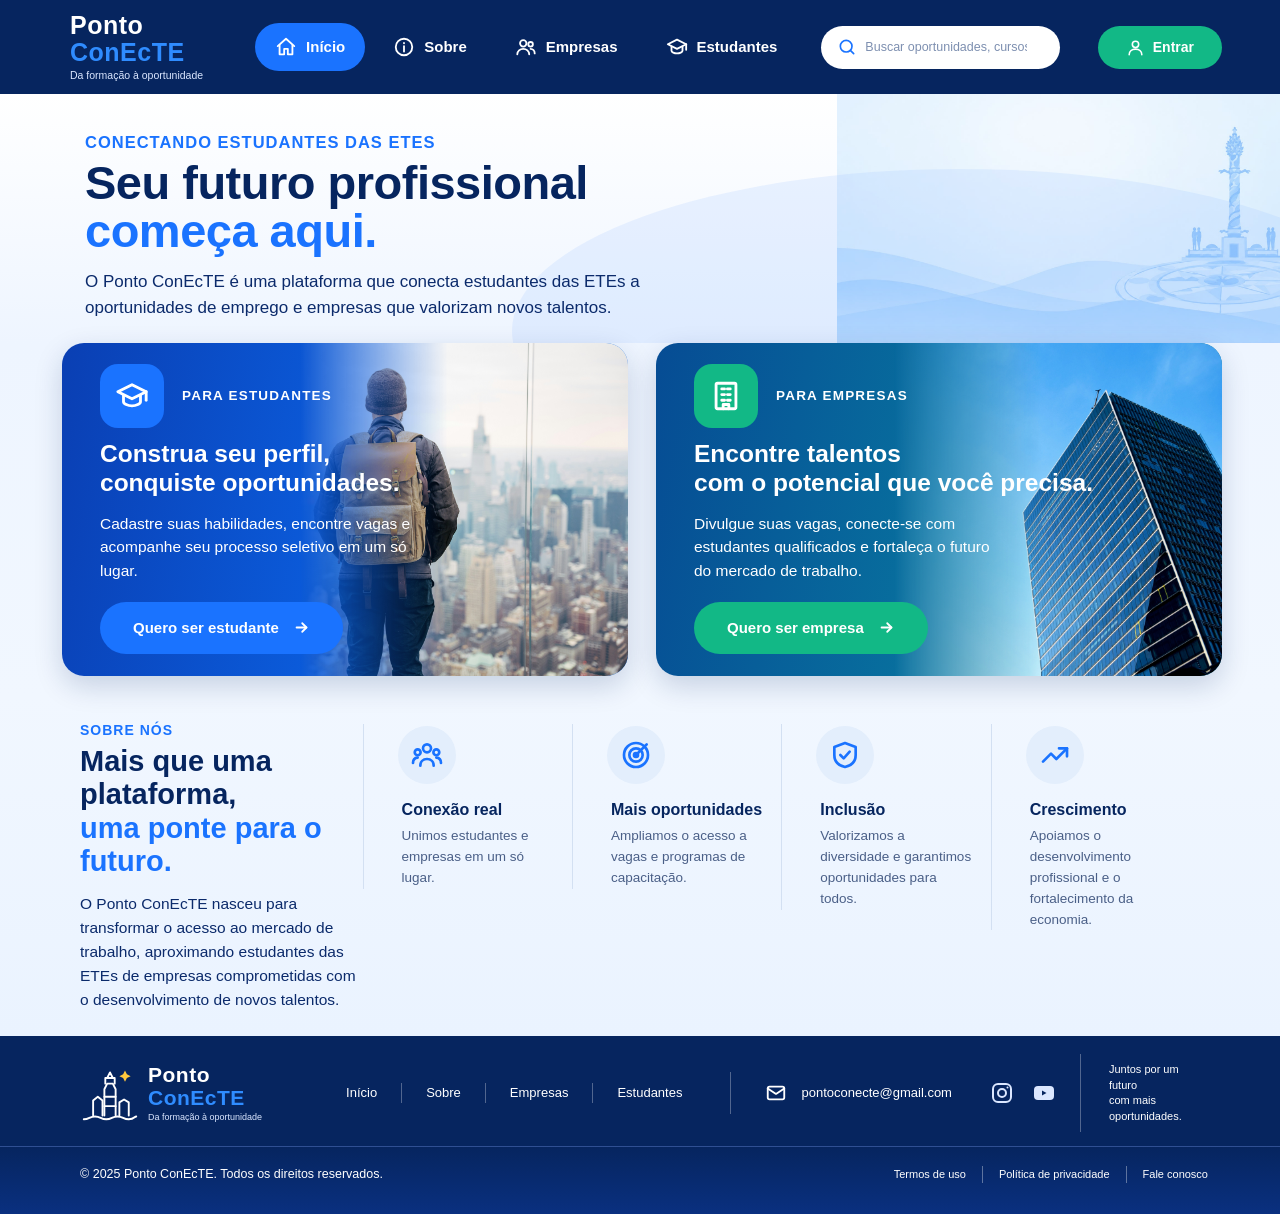
==== index.html @ 61469d69 "Primeiro commit" ====
<!DOCTYPE html>
<html lang="pt-BR">
<head>
  <meta charset="UTF-8">
  <meta name="viewport" content="width=device-width, initial-scale=1.0">
  <title>Ponto ConEcTE - Da formação à oportunidade</title>
  <link rel="stylesheet" href="style.css">
</head>

<body>

  <!-- ================= CABEÇALHO ================= -->
  <header class="header">
    <div class="header__container">

      <a href="#" class="logo" aria-label="Ponto ConEcTE - página inicial">
        <!-- Troque este SVG por <img src="images/logo.png" alt="Ponto ConEcTE"> se tiver o arquivo original -->
       <img>
          <path d="M26 56V28l3-6h6l3 6v28"/>
          <path d="M27 22v-6h10v6"/>
          <path d="M29 16l3-6 3 6"/>
          <path d="M26 36h12M26 46h12"/>
          <path d="M14 56V40l5-4 5 4v16"/>
          <path d="M42 56V42l5-3 5 3v14"/>
          <path d="M4 60c6 0 6-3 12-3s6 3 12 3 6-3 12-3 6 3 12 3 6-3 8-3"/>
          <path class="logo__star" d="M48 8l2 4 4 2-4 2-2 4-2-4-4-2 4-2z" fill="#ffc83d" stroke="none"/>
        </svg>
        <span class="logo__text">
          <span class="logo__name">Ponto</span>
          <span class="logo__name logo__name--blue">ConEcTE</span>
          <span class="logo__slogan">Da formação à oportunidade</span>
        </span>
      </a>

      <nav class="nav" aria-label="Navegação principal">
        <a href="#" class="nav__link nav__link--active">
          <svg viewBox="0 0 24 24" aria-hidden="true"><path d="M3 11l9-8 9 8"/><path d="M5 10v10h5v-6h4v6h5V10"/></svg>
          Início
        </a>
        <a href="#sobre" class="nav__link">
          <svg viewBox="0 0 24 24" aria-hidden="true"><circle cx="12" cy="12" r="9"/><path d="M12 11v6"/><path d="M12 7.5v.5"/></svg>
          Sobre
        </a>
        <a href="#empresas" class="nav__link">
          <svg viewBox="0 0 24 24" aria-hidden="true"><circle cx="9" cy="8" r="3.5"/><path d="M2.5 20c0-3.5 3-6 6.5-6s6.5 2.5 6.5 6"/><circle cx="17" cy="9" r="2.5"/><path d="M17 14c2.5 0 4.5 2 4.5 5"/></svg>
          Empresas
        </a>
        <a href="#estudantes" class="nav__link">
          <svg viewBox="0 0 24 24" aria-hidden="true"><path d="M2 9l10-5 10 5-10 5z"/><path d="M6 11.5V16c0 1.5 3 3 6 3s6-1.5 6-3v-4.5"/><path d="M22 9v6"/></svg>
          Estudantes
        </a>
      </nav>

      <form class="search" role="search">
        <svg class="search__icon" viewBox="0 0 24 24" aria-hidden="true"><circle cx="11" cy="11" r="7"/><path d="M20 20l-4-4"/></svg>
        <input class="search__input" type="search" placeholder="Buscar oportunidades, cursos ou empresas..." aria-label="Buscar">
      </form>

      <a href="#" class="btn-login">
        <svg viewBox="0 0 24 24" aria-hidden="true"><circle cx="12" cy="8" r="4"/><path d="M4 21c0-4.5 3.5-7 8-7s8 2.5 8 7"/></svg>
        Entrar
      </a>

    </div>
  </header>

  <main>

    <!-- ================= HERO ================= -->
    <section class="hero">
      <div class="hero__bg" aria-hidden="true"></div>
      <div class="container hero__content">
        <p class="hero__eyebrow">Conectando estudantes das ETEs</p>
        <h1 class="hero__title">
          Seu futuro profissional
          <span class="hero__title--blue">começa aqui.</span>
        </h1>
        <p class="hero__text">
          O Ponto ConEcTE é uma plataforma que conecta estudantes das ETEs
          a oportunidades de emprego e empresas que valorizam novos talentos.
        </p>
      </div>
    </section>

    <!-- ================= CARTÕES ================= -->
    <section class="container cards">

      <article class="card card--students" id="estudantes">
        <div class="card__image" aria-hidden="true"></div>
        <div class="card__body">
          <div class="card__header">
            <span class="card__icon card__icon--blue">
              <svg viewBox="0 0 24 24" aria-hidden="true"><path d="M2 9l10-5 10 5-10 5z"/><path d="M6 11.5V16c0 1.5 3 3 6 3s6-1.5 6-3v-4.5"/><path d="M22 9v6"/></svg>
            </span>
            <span class="card__label">Para estudantes</span>
          </div>
          <h2 class="card__title">Construa seu perfil,<br>conquiste oportunidades.</h2>
          <p class="card__text">Cadastre suas habilidades, encontre vagas e acompanhe seu processo seletivo em um só lugar.</p>
          <a href="#" class="btn btn--blue">
            Quero ser estudante
            <svg viewBox="0 0 24 24" aria-hidden="true"><path d="M5 12h14"/><path d="M13 6l6 6-6 6"/></svg>
          </a>
        </div>
      </article>

      <article class="card card--companies" id="empresas">
        <div class="card__image" aria-hidden="true"></div>
        <div class="card__body">
          <div class="card__header">
            <span class="card__icon card__icon--green">
              <svg viewBox="0 0 24 24" aria-hidden="true"><rect x="5" y="3" width="14" height="18" rx="1"/><path d="M9 7h2M13 7h2M9 11h2M13 11h2M9 15h2M13 15h2"/><path d="M10 21v-3h4v3"/></svg>
            </span>
            <span class="card__label">Para empresas</span>
          </div>
          <h2 class="card__title">Encontre talentos<br>com o potencial que você precisa.</h2>
          <p class="card__text">Divulgue suas vagas, conecte-se com estudantes qualificados e fortaleça o futuro do mercado de trabalho.</p>
          <a href="#" class="btn btn--green">
            Quero ser empresa
            <svg viewBox="0 0 24 24" aria-hidden="true"><path d="M5 12h14"/><path d="M13 6l6 6-6 6"/></svg>
          </a>
        </div>
      </article>

    </section>

    <!-- ================= SOBRE NÓS ================= -->
    <section class="about" id="sobre">
      <div class="container about__container">

        <div class="about__intro">
          <p class="about__eyebrow">Sobre nós</p>
          <h2 class="about__title">
            Mais que uma plataforma,
            <span class="about__title--blue">uma ponte para o futuro.</span>
          </h2>
          <p class="about__text">
            O Ponto ConEcTE nasceu para transformar o acesso ao mercado de trabalho,
            aproximando estudantes das ETEs de empresas comprometidas com o
            desenvolvimento de novos talentos.
          </p>
        </div>

        <ul class="features">
          <li class="feature">
            <span class="feature__icon">
              <svg viewBox="0 0 24 24" aria-hidden="true"><circle cx="12" cy="7" r="3"/><circle cx="5" cy="10" r="2.2"/><circle cx="19" cy="10" r="2.2"/><path d="M7 20c0-3 2-5 5-5s5 2 5 5"/><path d="M1.5 18c0-2.2 1.3-3.8 3.5-4"/><path d="M22.5 18c0-2.2-1.3-3.8-3.5-4"/></svg>
            </span>
            <h3 class="feature__title">Conexão real</h3>
            <p class="feature__text">Unimos estudantes e empresas em um só lugar.</p>
          </li>
          <li class="feature">
            <span class="feature__icon">
              <svg viewBox="0 0 24 24" aria-hidden="true"><circle cx="12" cy="12" r="9"/><circle cx="12" cy="12" r="5"/><circle cx="12" cy="12" r="1.5"/><path d="M12 12l8-8"/></svg>
            </span>
            <h3 class="feature__title">Mais oportunidades</h3>
            <p class="feature__text">Ampliamos o acesso a vagas e programas de capacitação.</p>
          </li>
          <li class="feature">
            <span class="feature__icon">
              <svg viewBox="0 0 24 24" aria-hidden="true"><path d="M12 3l8 3v6c0 5-3.5 8-8 9-4.5-1-8-4-8-9V6z"/><path d="M8.5 12l2.5 2.5 4.5-5"/></svg>
            </span>
            <h3 class="feature__title">Inclusão</h3>
            <p class="feature__text">Valorizamos a diversidade e garantimos oportunidades para todos.</p>
          </li>
          <li class="feature">
            <span class="feature__icon">
              <svg viewBox="0 0 24 24" aria-hidden="true"><path d="M3 17l6-6 4 4 8-8"/><path d="M15 7h6v6"/></svg>
            </span>
            <h3 class="feature__title">Crescimento</h3>
            <p class="feature__text">Apoiamos o desenvolvimento profissional e o fortalecimento da economia.</p>
          </li>
        </ul>

      </div>
    </section>

  </main>

  <!-- ================= RODAPÉ ================= -->
  <footer class="footer">
    <div class="container footer__top">

      <a href="#" class="logo logo--footer" aria-label="Ponto ConEcTE - página inicial">
        <svg class="logo__icon" viewBox="0 0 64 64" fill="none" stroke="#fff" stroke-width="2.5" stroke-linejoin="round" stroke-linecap="round" aria-hidden="true">
          <path d="M26 56V28l3-6h6l3 6v28"/>
          <path d="M27 22v-6h10v6"/>
          <path d="M29 16l3-6 3 6"/>
          <path d="M26 36h12M26 46h12"/>
          <path d="M14 56V40l5-4 5 4v16"/>
          <path d="M42 56V42l5-3 5 3v14"/>
          <path d="M4 60c6 0 6-3 12-3s6 3 12 3 6-3 12-3 6 3 12 3 6-3 8-3"/>
          <path d="M48 8l2 4 4 2-4 2-2 4-2-4-4-2 4-2z" fill="#ffc83d" stroke="none"/>
        </svg>
        <span class="logo__text">
          <span class="logo__name">Ponto</span>
          <span class="logo__name logo__name--blue">ConEcTE</span>
          <span class="logo__slogan">Da formação à oportunidade</span>
        </span>
      </a>

      <nav class="footer__nav" aria-label="Navegação do rodapé">
        <a href="#">Início</a>
        <a href="#sobre">Sobre</a>
        <a href="#empresas">Empresas</a>
        <a href="#estudantes">Estudantes</a>
      </nav>

      <a href="mailto:pontoconecte@gmail.com" class="footer__mail">
        <svg viewBox="0 0 24 24" aria-hidden="true"><rect x="3" y="5" width="18" height="14" rx="2"/><path d="M3 7l9 6 9-6"/></svg>
        pontoconecte@gmail.com
      </a>

      <div class="footer__social">
        <a href="#" aria-label="Instagram">
          <svg viewBox="0 0 24 24" aria-hidden="true"><rect x="3" y="3" width="18" height="18" rx="5"/><circle cx="12" cy="12" r="4"/><circle cx="17.5" cy="6.5" r="1" class="fill"/></svg>
        </a>
        <a href="#" aria-label="YouTube">
          <svg viewBox="0 0 24 24" aria-hidden="true"><rect x="2" y="5" width="20" height="14" rx="4" class="fill"/><path d="M10 9.5v5l4.5-2.5z" class="cut"/></svg>
        </a>
      </div>

      <p class="footer__slogan">Juntos por um futuro<br>com mais oportunidades.</p>

    </div>

    <div class="footer__bottom">
      <div class="container footer__bottom-content">
        <p>© 2025 Ponto ConEcTE. Todos os direitos reservados.</p>
        <nav class="footer__legal" aria-label="Links legais">
          <a href="#">Termos de uso</a>
          <a href="#">Política de privacidade</a>
          <a href="#">Fale conosco</a>
        </nav>
      </div>
    </div>
  </footer>

</body>
</html>
---- style.css ----
:root {
    /* Cores */
    --navy-900: #06255f;
    --navy-800: #0a3080;
    --blue-600: #0a63e8;
    --blue-500: #1a73ff;
    --blue-100: #e3eefc;
    --green-500: #12b886;
    --green-600: #0aa074;
    --text-dark: #0b2a6b;
    --text-muted: #4a5f87;
    --white: #ffffff;
    --bg-light: #f1f7ff;
  
    /* Fontes */
    --font-main: "Montserrat", "Segoe UI", Arial, sans-serif;
  
    /* Outros */
    --radius-card: 22px;
    --radius-pill: 999px;
    --container: 1420px;
  }
  
  /* ---------- Reset básico ---------- */
  *,
  *::before,
  *::after {
    box-sizing: border-box;
    margin: 0;
    padding: 0;
  }
  
  body {
    font-family: var(--font-main);
    color: var(--text-dark);
    background: var(--bg-light);
    line-height: 1.5;
    -webkit-font-smoothing: antialiased;
  }
  
  a {
    text-decoration: none;
    color: inherit;
  }
  
  ul {
    list-style: none;
  }
  
  /* Ícones SVG: estilo padrão (linha) */
  svg {
    fill: none;
    stroke: currentColor;
    stroke-width: 2;
    stroke-linecap: round;
    stroke-linejoin: round;
  }
  
  .container {
    width: 100%;
    max-width: var(--container);
    margin: 0 auto;
    padding: 0 60px;
  }
  
  /* =========================================================
     CABEÇALHO
     ========================================================= */
  .header {
    background: var(--navy-900);
    height: 94px;
    color: var(--white);
  }
  
  .header__container {
    height: 100%;
    max-width: 1536px;
    margin: 0 auto;
    padding: 0 58px 0 62px;
    display: flex;
    align-items: center;
    gap: 24px;
  }
  
  /* Logo */
  .logo {
    display: flex;
    align-items: center;
    gap: 8px;
    flex-shrink: 0;
  }
  
  .logo__icon {
    width: 10px;
    height: 10px;
    object-fit: contain
  }
  
  .logo__text {
    display: flex;
    flex-direction: column;
    line-height: 1;
  }
  
  .logo__name {
    font-size: 25px;
    font-weight: 800;
    color: var(--white);
    letter-spacing: 0.5px;
  }
  
  .logo__name--blue {
    color: #2f8cff;
    margin-top: 2px;
  }
  
  .logo__slogan {
    font-size: 10.5px;
    font-weight: 500;
    margin-top: 5px;
    color: #dbe7ff;
  }
  
  /* Navegação */
  .nav {
    display: flex;
    align-items: center;
    gap: 8px;
    margin-left: 28px;
  }
  
  .nav__link {
    display: flex;
    align-items: center;
    gap: 9px;
    padding: 13px 20px;
    border-radius: var(--radius-pill);
    font-size: 15px;
    font-weight: 600;
    transition: background 0.2s;
  }
  
  .nav__link svg {
    width: 22px;
    height: 22px;
  }
  
  .nav__link:hover {
    background: rgba(255, 255, 255, 0.12);
  }
  
  .nav__link--active {
    background: var(--blue-500);
  }
  
  .nav__link--active:hover {
    background: var(--blue-500);
  }
  
  /* Busca */
  .search {
    flex: 1;
    max-width: 424px;
    margin-left: auto;
    position: relative;
  }
  
  .search__icon {
    position: absolute;
    left: 16px;
    top: 50%;
    width: 20px;
    height: 20px;
    transform: translateY(-50%);
    color: var(--blue-500);
  }
  
  .search__input {
    width: 100%;
    height: 43px;
    border: none;
    border-radius: var(--radius-pill);
    padding: 0 20px 0 44px;
    font-family: var(--font-main);
    font-size: 12.5px;
    color: var(--text-dark);
    background: var(--white);
    outline: none;
  }
  
  .search__input::placeholder {
    color: #7d8fb0;
  }
  
  .search__input:focus {
    box-shadow: 0 0 0 3px rgba(26, 115, 255, 0.45);
  }
  
  /* Botão entrar */
  .btn-login {
    display: flex;
    align-items: center;
    gap: 8px;
    height: 43px;
    padding: 0 28px;
    margin-left: 14px;
    border-radius: var(--radius-pill);
    background: var(--green-500);
    font-size: 14px;
    font-weight: 700;
    transition: background 0.2s;
  }
  
  .btn-login svg {
    width: 19px;
    height: 19px;
  }
  
  .btn-login:hover {
    background: var(--green-600);
  }
  
  /* =========================================================
     HERO
     ========================================================= */
  .hero {
    position: relative;
    overflow: hidden;
    padding: 36px 0 22px;
    background: linear-gradient(180deg, #ffffff 0%, #eef5ff 100%);
  }
  
  /* Fundo decorativo: farol e ondas (troque pela imagem real) */
  .hero__bg {
    position: absolute;
    inset: 0;
    background-image: url("images/farol-fundo.jpeg");
    background-repeat: no-repeat;
    background-position: right bottom;
    background-size: contain;
    opacity: 0.9;
    pointer-events: none;
  }
  
  .hero__bg::before {
    content: "";
    position: absolute;
    right: -10%;
    bottom: -60%;
    width: 70%;
    height: 130%;
    border-radius: 50%;
    background: rgba(140, 185, 255, 0.18);
  }
  
  .hero__content {
    position: relative;
    padding-left: 85px;
  }
  
  .hero__eyebrow {
    font-size: 16.5px;
    font-weight: 700;
    letter-spacing: 1px;
    text-transform: uppercase;
    color: var(--blue-500);
  }
  
  .hero__title {
    margin-top: 4px;
    font-size: 47px;
    line-height: 1.02;
    font-weight: 800;
    color: var(--navy-900);
    letter-spacing: -0.5px;
  }
  
  .hero__title--blue {
    display: block;
    color: var(--blue-500);
  }
  
  .hero__text {
    margin-top: 14px;
    max-width: 600px;
    font-size: 17px;
    line-height: 1.55;
    color: var(--text-dark);
  }
  
  /* =========================================================
     CARTÕES
     ========================================================= */
  .cards {
    display: grid;
    grid-template-columns: 1fr 1fr;
    gap: 28px;
    padding-top: 0;
    padding-bottom: 20px;
    max-width: 1536px;
    padding-left: 62px;
    padding-right: 58px;
    background: linear-gradient(180deg, #eef5ff 0%, #f1f7ff 100%);
  }
  
  .card {
    position: relative;
    min-height: 308px;
    border-radius: var(--radius-card);
    overflow: hidden;
    color: var(--white);
    box-shadow: 0 10px 28px rgba(6, 37, 95, 0.18);
  }
  
  .card--students {
    background: linear-gradient(100deg, #0a3fb3 0%, #0b5fe0 55%, #1b78f0 100%);
  }
  
  .card--companies {
    background: linear-gradient(100deg, #064c94 0%, #08709e 50%, #0a7c9c 100%);
  }
  
  /* Imagem à direita (substitua pelas fotos reais) */
  .card__image {
    position: absolute;
    top: 0;
    right: 0;
    bottom: 0;
    width: 58%;
    background-repeat: no-repeat;
    background-position: right bottom;
    background-size: cover;
  }
  
  .card--students .card__image {
    background-image: url("images/estudante.jpg");
    -webkit-mask-image: linear-gradient(90deg, transparent 0%, #000 45%);
    mask-image: linear-gradient(90deg, transparent 0%, #000 45%);
  }
  
  .card--companies .card__image {
    background-image: url("images/empresa.jpg");
    -webkit-mask-image: linear-gradient(90deg, transparent 0%, #000 45%);
    mask-image: linear-gradient(90deg, transparent 0%, #000 45%);
  }
  
  .card__body {
    position: relative;
    padding: 21px 38px 22px;
    max-width: 560px;
  }
  
  .card__header {
    display: flex;
    align-items: center;
    gap: 18px;
  }
  
  .card__icon {
    width: 64px;
    height: 64px;
    border-radius: 18px;
    display: flex;
    align-items: center;
    justify-content: center;
  }
  
  .card__icon svg {
    width: 34px;
    height: 34px;
    color: var(--white);
  }
  
  .card__icon--blue {
    background: var(--blue-500);
  }
  
  .card__icon--green {
    background: var(--green-500);
  }
  
  .card__label {
    font-size: 13.5px;
    font-weight: 600;
    letter-spacing: 1.2px;
    text-transform: uppercase;
  }
  
  .card__title {
    margin-top: 12px;
    font-size: 24.5px;
    line-height: 1.18;
    font-weight: 700;
    white-space: nowrap;
  }
  
  .card__text {
    margin-top: 14px;
    max-width: 340px;
    font-size: 15.5px;
    line-height: 1.5;
  }
  
  .card--companies .card__text {
    max-width: 300px;
  }
  
  /* Botões dos cartões */
  .btn {
    display: inline-flex;
    align-items: center;
    gap: 14px;
    margin-top: 20px;
    height: 52px;
    padding: 0 33px;
    border-radius: var(--radius-pill);
    font-size: 15px;
    font-weight: 700;
    color: var(--white);
    transition: transform 0.2s, filter 0.2s;
  }
  
  .btn svg {
    width: 17px;
    height: 17px;
    stroke-width: 2.5;
  }
  
  .btn:hover {
    transform: translateY(-2px);
    filter: brightness(1.08);
  }
  
  .btn--blue {
    background: var(--blue-500);
  }
  
  .btn--green {
    background: var(--green-500);
  }
  
  /* =========================================================
     SOBRE NÓS
     ========================================================= */
  .about {
    background: linear-gradient(180deg, #f1f7ff 0%, #eaf3ff 100%);
    padding: 24px 0 24px;
  }
  
  .about__container {
    max-width: 1536px;
    padding: 0 80px;
    display: grid;
    grid-template-columns: 1.35fr 1fr 1fr 1fr 1fr;
    align-items: start;
  }
  
  .about__eyebrow {
    font-size: 14px;
    font-weight: 700;
    letter-spacing: 1px;
    text-transform: uppercase;
    color: var(--blue-500);
  }
  
  .about__title {
    margin-top: 4px;
    font-size: 29px;
    line-height: 1.15;
    font-weight: 800;
    color: var(--navy-900);
  }
  
  .about__title--blue {
    display: block;
    color: var(--blue-500);
  }
  
  .about__text {
    margin-top: 14px;
    max-width: 440px;
    font-size: 15.5px;
    line-height: 1.55;
  }
  
  /* Itens (4 colunas) */
  .features {
    display: contents;
  }
  
  .feature {
    position: relative;
    padding: 2px 16px 0 38px;
    margin-top: 4px;
    border-left: 1px solid #d3e0f2;
    min-height: 140px;
  }
  
  .feature:first-child {
    margin-left: 0;
  }
  
  .feature__icon {
    width: 58px;
    height: 58px;
    border-radius: 50%;
    background: var(--blue-100);
    display: flex;
    align-items: center;
    justify-content: center;
    margin-bottom: 14px;
    margin-left: -4px;
  }
  
  .feature__icon svg {
    width: 32px;
    height: 32px;
    color: var(--blue-500);
  }
  
  .feature__title {
    font-size: 16px;
    font-weight: 700;
    color: var(--navy-900);
  }
  
  .feature__text {
    margin-top: 4px;
    max-width: 190px;
    font-size: 13.5px;
    line-height: 1.55;
    color: var(--text-muted);
  }
  
  /* =========================================================
     RODAPÉ
     ========================================================= */
  .footer {
    background: var(--navy-900);
    color: var(--white);
  }
  
  .footer__top {
    max-width: 1536px;
    padding: 18px 80px 14px;
    display: flex;
    align-items: center;
    justify-content: space-between;
    gap: 24px;
  }
  
  .logo--footer .logo__icon {
    width: 60px;
    height: 60px;
  }
  
  .logo--footer .logo__name {
    font-size: 21px;
  }
  
  .logo--footer .logo__slogan {
    font-size: 9px;
  }
  
  .footer__nav {
    display: flex;
    align-items: center;
    margin-left: 60px;
    font-size: 13px;
    font-weight: 500;
  }
  
  .footer__nav a {
    padding: 0 24px;
    border-left: 1px solid rgba(255, 255, 255, 0.3);
  }
  
  .footer__nav a:first-child {
    border-left: none;
    padding-left: 0;
  }
  
  .footer__nav a:hover,
  .footer__legal a:hover {
    text-decoration: underline;
  }
  
  .footer__mail {
    display: flex;
    align-items: center;
    gap: 14px;
    padding: 10px 0 10px 34px;
    border-left: 1px solid rgba(255, 255, 255, 0.3);
    font-size: 13px;
  }
  
  .footer__mail svg {
    width: 22px;
    height: 22px;
  }
  
  .footer__social {
    display: flex;
    align-items: center;
    gap: 18px;
    margin-left: 14px;
  }
  
  .footer__social a {
    width: 24px;
    height: 24px;
    color: #dbe7ff;
  }
  
  .footer__social svg {
    width: 100%;
    height: 100%;
  }
  
  .footer__social .fill {
    fill: currentColor;
    stroke: none;
  }
  
  .footer__social .cut {
    fill: var(--navy-900);
    stroke: none;
  }
  
  .footer__slogan {
    padding: 8px 0 8px 28px;
    border-left: 1px solid rgba(255, 255, 255, 0.3);
    font-size: 11px;
    line-height: 1.4;
  }
  
  /* Parte inferior */
  .footer__bottom {
    border-top: 1px solid rgba(255, 255, 255, 0.15);
    background: linear-gradient(180deg, #06255f 0%, #0a3080 100%);
    padding: 18px 0 30px;
  }
  
  .footer__bottom-content {
    max-width: 1536px;
    padding: 0 72px 0 80px;
    display: flex;
    align-items: center;
    justify-content: space-between;
    gap: 20px;
    font-size: 12.5px;
  }
  
  .footer__legal {
    display: flex;
    align-items: center;
    font-size: 11px;
  }
  
  .footer__legal a {
    padding: 0 16px;
    border-left: 1px solid rgba(255, 255, 255, 0.35);
  }
  
  .footer__legal a:first-child {
    border-left: none;
  }
  
  .footer__legal a:last-child {
    padding-right: 0;
  }
  
  /* =========================================================
     RESPONSIVO
     ========================================================= */
  
  /* Notebooks pequenos / tablets grandes */
  @media (max-width: 1200px) {
    .header {
      height: auto;
      padding: 14px 0;
    }
  
    .header__container {
      flex-wrap: wrap;
      padding: 0 30px;
    }
  
    .nav {
      margin-left: 0;
      order: 3;
      width: 100%;
      justify-content: center;
    }
  
    .search {
      max-width: none;
    }
  
    .about__container {
      grid-template-columns: 1fr 1fr;
      row-gap: 30px;
    }
  
    .about__intro {
      grid-column: 1 / -1;
    }
  
    .feature:nth-child(odd) {
      border-left: none;
      padding-left: 0;
    }
  
    .footer__top {
      flex-wrap: wrap;
      justify-content: center;
      padding: 24px 30px;
    }
  
    .footer__nav {
      margin-left: 0;
    }
  }
  
  /* Tablets */
  @media (max-width: 900px) {
    .container,
    .cards {
      padding-left: 24px;
      padding-right: 24px;
    }
  
    .hero__content {
      padding-left: 0;
    }
  
    .hero__title {
      font-size: 38px;
    }
  
    .cards {
      grid-template-columns: 1fr;
    }
  
    .card__title {
      white-space: normal;
    }
  
    .about__container {
      padding: 0 24px;
    }
  
    .footer__bottom-content {
      flex-direction: column;
      padding: 0 24px;
      text-align: center;
    }
  }
  
  /* Celulares */
  @media (max-width: 600px) {
    .header__container {
      padding: 0 16px;
      justify-content: center;
    }
  
    .btn-login {
      margin-left: 0;
    }
  
    .nav {
      flex-wrap: wrap;
      gap: 4px;
    }
  
    .nav__link {
      padding: 10px 14px;
      font-size: 13px;
    }
  
    .hero {
      padding-top: 28px;
    }
  
    .hero__eyebrow {
      font-size: 13px;
    }
  
    .hero__title {
      font-size: 30px;
    }
  
    .hero__text {
      font-size: 15px;
    }
  
    /* Imagem passa para trás do texto em telas pequenas */
    .card__image {
      width: 100%;
      opacity: 0.35;
    }
  
    .card__body {
      padding: 20px;
    }
  
    .card__title {
      font-size: 21px;
    }
  
    .about__container {
      grid-template-columns: 1fr;
    }
  
    .about__title {
      font-size: 24px;
    }
  
    .feature,
    .feature:nth-child(odd) {
      border-left: none;
      padding-left: 0;
      min-height: 0;
    }
  
    .footer__nav {
      flex-wrap: wrap;
      justify-content: center;
      row-gap: 8px;
    }
  
    .footer__mail,
    .footer__slogan {
      border-left: none;
      padding-left: 0;
      text-align: center;
    }
  
    .footer__legal {
      flex-wrap: wrap;
      justify-content: center;
      row-gap: 6px;
    }
  }
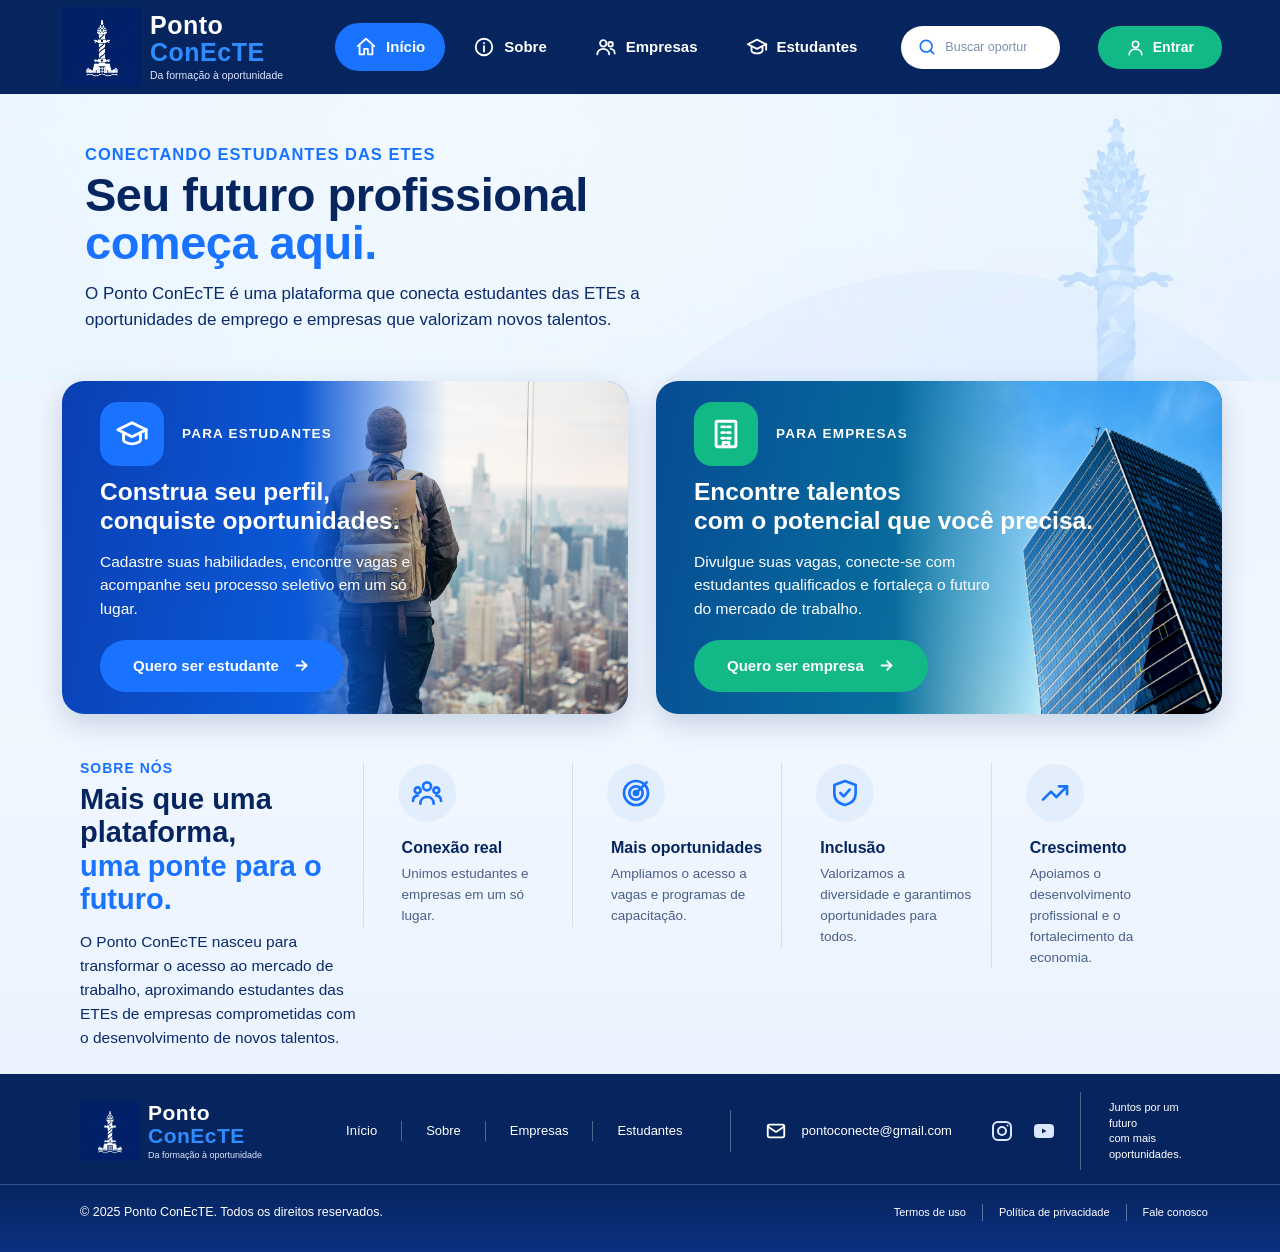
==== commit 40104112: "Atualiza páginas de cadastro e gestão" ====
--- a/index.html
+++ b/index.html
@@ -4,27 +4,19 @@
   <meta charset="UTF-8">
   <meta name="viewport" content="width=device-width, initial-scale=1.0">
   <title>Ponto ConEcTE - Da formação à oportunidade</title>
-  <link rel="stylesheet" href="style.css">
+  <link rel="stylesheet" href="css/style.css">
 </head>
 
 <body>
 
-  <!-- ================= CABEÇALHO ================= -->
+  <!--  CABEÇALHO  -->
   <header class="header">
     <div class="header__container">
 
-      <a href="#" class="logo" aria-label="Ponto ConEcTE - página inicial">
-        <!-- Troque este SVG por <img src="images/logo.png" alt="Ponto ConEcTE"> se tiver o arquivo original -->
-       <img>
-          <path d="M26 56V28l3-6h6l3 6v28"/>
-          <path d="M27 22v-6h10v6"/>
-          <path d="M29 16l3-6 3 6"/>
-          <path d="M26 36h12M26 46h12"/>
-          <path d="M14 56V40l5-4 5 4v16"/>
-          <path d="M42 56V42l5-3 5 3v14"/>
-          <path d="M4 60c6 0 6-3 12-3s6 3 12 3 6-3 12-3 6 3 12 3 6-3 8-3"/>
-          <path class="logo__star" d="M48 8l2 4 4 2-4 2-2 4-2-4-4-2 4-2z" fill="#ffc83d" stroke="none"/>
-        </svg>
+      <a href="index.html" class="logo" aria-label="Ponto ConEcTE - página inicial">
+        
+       <img src ="images/logofarol.png" alt="Ponto ConEcTE" class="logo__icon">
+          
         <span class="logo__text">
           <span class="logo__name">Ponto</span>
           <span class="logo__name logo__name--blue">ConEcTE</span>
@@ -56,7 +48,7 @@
         <input class="search__input" type="search" placeholder="Buscar oportunidades, cursos ou empresas..." aria-label="Buscar">
       </form>
 
-      <a href="#" class="btn-login">
+      <a href="login.html" class="btn-login">
         <svg viewBox="0 0 24 24" aria-hidden="true"><circle cx="12" cy="8" r="4"/><path d="M4 21c0-4.5 3.5-7 8-7s8 2.5 8 7"/></svg>
         Entrar
       </a>
@@ -66,11 +58,11 @@
 
   <main>
 
-    <!-- ================= HERO ================= -->
+    <!--  HERO  -->
     <section class="hero">
       <div class="hero__bg" aria-hidden="true"></div>
       <div class="container hero__content">
-        <p class="hero__eyebrow">Conectando estudantes das ETEs</p>
+       <br><br> <p class="hero__eyebrow">Conectando estudantes das ETEs</p>
         <h1 class="hero__title">
           Seu futuro profissional
           <span class="hero__title--blue">começa aqui.</span>
@@ -79,10 +71,11 @@
           O Ponto ConEcTE é uma plataforma que conecta estudantes das ETEs
           a oportunidades de emprego e empresas que valorizam novos talentos.
         </p>
+        <br><br>
       </div>
     </section>
 
-    <!-- ================= CARTÕES ================= -->
+    <!--  CARTÕES  -->
     <section class="container cards">
 
       <article class="card card--students" id="estudantes">
@@ -96,7 +89,7 @@
           </div>
           <h2 class="card__title">Construa seu perfil,<br>conquiste oportunidades.</h2>
           <p class="card__text">Cadastre suas habilidades, encontre vagas e acompanhe seu processo seletivo em um só lugar.</p>
-          <a href="#" class="btn btn--blue">
+          <a href="cadastro-estudante.html" class="btn btn--blue">
             Quero ser estudante
             <svg viewBox="0 0 24 24" aria-hidden="true"><path d="M5 12h14"/><path d="M13 6l6 6-6 6"/></svg>
           </a>
@@ -114,7 +107,7 @@
           </div>
           <h2 class="card__title">Encontre talentos<br>com o potencial que você precisa.</h2>
           <p class="card__text">Divulgue suas vagas, conecte-se com estudantes qualificados e fortaleça o futuro do mercado de trabalho.</p>
-          <a href="#" class="btn btn--green">
+          <a href="cadastro-empresa.html" class="btn btn--green">
             Quero ser empresa
             <svg viewBox="0 0 24 24" aria-hidden="true"><path d="M5 12h14"/><path d="M13 6l6 6-6 6"/></svg>
           </a>
@@ -123,7 +116,7 @@
 
     </section>
 
-    <!-- ================= SOBRE NÓS ================= -->
+    <!--  SOBRE NÓS  -->
     <section class="about" id="sobre">
       <div class="container about__container">
 
@@ -176,21 +169,12 @@
 
   </main>
 
-  <!-- ================= RODAPÉ ================= -->
+  <!--  RODAPÉ  -->
   <footer class="footer">
     <div class="container footer__top">
 
       <a href="#" class="logo logo--footer" aria-label="Ponto ConEcTE - página inicial">
-        <svg class="logo__icon" viewBox="0 0 64 64" fill="none" stroke="#fff" stroke-width="2.5" stroke-linejoin="round" stroke-linecap="round" aria-hidden="true">
-          <path d="M26 56V28l3-6h6l3 6v28"/>
-          <path d="M27 22v-6h10v6"/>
-          <path d="M29 16l3-6 3 6"/>
-          <path d="M26 36h12M26 46h12"/>
-          <path d="M14 56V40l5-4 5 4v16"/>
-          <path d="M42 56V42l5-3 5 3v14"/>
-          <path d="M4 60c6 0 6-3 12-3s6 3 12 3 6-3 12-3 6 3 12 3 6-3 8-3"/>
-          <path d="M48 8l2 4 4 2-4 2-2 4-2-4-4-2 4-2z" fill="#ffc83d" stroke="none"/>
-        </svg>
+        <img src ="images/logofarol.png" alt="Ponto ConEcTE" class="logo__icon">
         <span class="logo__text">
           <span class="logo__name">Ponto</span>
           <span class="logo__name logo__name--blue">ConEcTE</span>
--- a/css/style.css
+++ b/css/style.css
@@ -0,0 +1,841 @@
+
+:root {
+    /* Cores */
+    --navy-900: #06255f;
+    --navy-800: #0a3080;
+    --blue-600: #0a63e8;
+    --blue-500: #1a73ff;
+    --blue-100: #e3eefc;
+    --green-500: #12b886;
+    --green-600: #0aa074;
+    --text-dark: #0b2a6b;
+    --text-muted: #4a5f87;
+    --white: #ffffff;
+    --bg-light: #f1f7ff;
+  
+    /* Fontes */
+    --font-main: "Montserrat", "Segoe UI", Arial, sans-serif;
+  
+    /* Outros */
+    --radius-card: 22px;
+    --radius-pill: 999px;
+    --container: 1420px;
+  }
+  
+  /*  Reset básico  */
+  *,
+  *::before,
+  *::after {
+    box-sizing: border-box;
+    margin: 0;
+    padding: 0;
+  }
+  
+  body {
+    font-family: var(--font-main);
+    color: var(--text-dark);
+    background: var(--bg-light);
+    line-height: 1.5;
+    -webkit-font-smoothing: antialiased;
+  }
+  
+  a {
+    text-decoration: none;
+    color: inherit;
+  }
+  
+  ul {
+    list-style: none;
+  }
+  
+  /* Ícones SVG: estilo padrão */
+  svg {
+    fill: none;
+    stroke: currentColor;
+    stroke-width: 2;
+    stroke-linecap: round;
+    stroke-linejoin: round;
+  }
+  
+  .container {
+    width: 100%;
+    max-width: var(--container);
+    margin: 0 auto;
+    padding: 0 60px;
+  }
+  
+  /* CABEÇALHO */
+  .header {
+    background: var(--navy-900);
+    height: 94px;
+    color: var(--white);
+  }
+  
+  .header__container {
+    height: 100%;
+    max-width: 1536px;
+    margin: 0 auto;
+    padding: 0 58px 0 62px;
+    display: flex;
+    align-items: center;
+    gap: 24px;
+  }
+  
+  /* Logo */
+  .logo {
+    display: flex;
+    align-items: center;
+    gap: 8px;
+    flex-shrink: 0;
+  }
+  
+  .logo__icon {
+    width: 80px;
+    height: 80px;
+    object-fit: contain
+  }
+  
+  .logo__text {
+    display: flex;
+    flex-direction: column;
+    line-height: 1;
+  }
+  
+  .logo__name {
+    font-size: 25px;
+    font-weight: 800;
+    color: var(--white);
+    letter-spacing: 0.5px;
+  }
+  
+  .logo__name--blue {
+    color: #2f8cff;
+    margin-top: 2px;
+  }
+  
+  .logo__slogan {
+    font-size: 10.5px;
+    font-weight: 500;
+    margin-top: 5px;
+    color: #dbe7ff;
+  }
+  
+  /* Navegação */
+  .nav {
+    display: flex;
+    align-items: center;
+    gap: 8px;
+    margin-left: 28px;
+  }
+  
+  .nav__link {
+    display: flex;
+    align-items: center;
+    gap: 9px;
+    padding: 13px 20px;
+    border-radius: var(--radius-pill);
+    font-size: 15px;
+    font-weight: 600;
+    transition: background 0.2s;
+  }
+  
+  .nav__link svg {
+    width: 22px;
+    height: 22px;
+  }
+  
+  .nav__link:hover {
+    background: rgba(255, 255, 255, 0.12);
+  }
+  
+  .nav__link--active {
+    background: var(--blue-500);
+  }
+  
+  .nav__link--active:hover {
+    background: var(--blue-500);
+  }
+  
+  /* Busca */
+  .search {
+    flex: 1;
+    max-width: 424px;
+    margin-left: auto;
+    position: relative;
+  }
+  
+  .search__icon {
+    position: absolute;
+    left: 16px;
+    top: 50%;
+    width: 20px;
+    height: 20px;
+    transform: translateY(-50%);
+    color: var(--blue-500);
+  }
+  
+  .search__input {
+    width: 100%;
+    height: 43px;
+    border: none;
+    border-radius: var(--radius-pill);
+    padding: 0 20px 0 44px;
+    font-family: var(--font-main);
+    font-size: 12.5px;
+    color: var(--text-dark);
+    background: var(--white);
+    outline: none;
+  }
+  
+  .search__input::placeholder {
+    color: #7d8fb0;
+  }
+  
+  .search__input:focus {
+    box-shadow: 0 0 0 3px rgba(26, 115, 255, 0.45);
+  }
+  
+  /* Botão entrar */
+  .btn-login {
+    display: flex;
+    align-items: center;
+    gap: 8px;
+    height: 43px;
+    padding: 0 28px;
+    margin-left: 14px;
+    border-radius: var(--radius-pill);
+    background: var(--green-500);
+    font-size: 14px;
+    font-weight: 700;
+    transition: background 0.2s;
+  }
+  
+  .btn-login svg {
+    width: 19px;
+    height: 19px;
+  }
+  
+  .btn-login:hover {
+    background: var(--green-600);
+  }
+  
+  /* HERO */
+  .hero-section {
+    position: relative;
+    isolation: isolate;
+    overflow: hidden;
+    background: linear-gradient(
+    110deg,
+    #f7faff 0%,
+    #eaf3ff 55%,
+    #d9eaff 100%);
+  
+}
+  
+  /* Fundo decorativo: farol e ondas  */
+  .hero__bg {
+    position: absolute;
+    inset: 0;
+    background-image: url("../images/farol-fundo.jpeg");
+    background-repeat: no-repeat;
+    background-position: right center;
+    background-size: auto 100%;
+    opacity: 0.45;
+    pointer-events: none;
+    z-index: -1;
+  }
+  
+  .hero__bg::before {
+    content: "";
+    position: absolute;
+    right: -10%;
+    bottom: -30%;
+    width: 70%;
+    height: 100%;
+    border-radius: 50%;
+    background: rgba(140, 185, 255, 0.18);
+  }
+  
+  .hero__content {
+    position: relative;
+    z-index: 1;
+    padding-left: 85px;
+  }
+  
+  .hero__eyebrow {
+    font-size: 16.5px;
+    font-weight: 700;
+    letter-spacing: 1px;
+    text-transform: uppercase;
+    color: var(--blue-500);
+  }
+  
+  .hero__title {
+    margin-top: 4px;
+    font-size: 47px;
+    line-height: 1.02;
+    font-weight: 800;
+    color: var(--navy-900);
+    letter-spacing: -0.5px;
+  }
+  
+  .hero__title--blue {
+    display: block;
+    color: var(--blue-500);
+  }
+  
+  .hero__text {
+    margin-top: 14px;
+    max-width: 600px;
+    font-size: 17px;
+    line-height: 1.55;
+    color: var(--text-dark);
+  }
+  
+  /* CARTÕES */
+  .cards {
+    display: grid;
+    grid-template-columns: 1fr 1fr;
+    gap: 28px;
+    padding-top: 0;
+    padding-bottom: 20px;
+    max-width: 1536px;
+    padding-left: 62px;
+    padding-right: 58px;
+    background: linear-gradient(180deg, #eef5ff 0%, #f1f7ff 100%);
+  }
+  
+  .card {
+    position: relative;
+    min-height: 308px;
+    border-radius: var(--radius-card);
+    overflow: hidden;
+    color: var(--white);
+    box-shadow: 0 10px 28px rgba(6, 37, 95, 0.18);
+  }
+  
+  .card--students {
+    background: linear-gradient(100deg, #0a3fb3 0%, #0b5fe0 55%, #1b78f0 100%);
+  }
+  
+  .card--companies {
+    background: linear-gradient(100deg, #064c94 0%, #08709e 50%, #0a7c9c 100%);
+  }
+  
+  /* Imagem à direita */
+  .card__image {
+    position: absolute;
+    top: 0;
+    right: 0;
+    bottom: 0;
+    width: 58%;
+    background-repeat: no-repeat;
+    background-position: right bottom;
+    background-size: cover;
+  }
+  
+  .card--students .card__image {
+    background-image: url("../images/estudante.jpg");
+    -webkit-mask-image: linear-gradient(90deg, transparent 0%, #000 45%);
+    mask-image: linear-gradient(90deg, transparent 0%, #000 45%);
+  }
+  
+  .card--companies .card__image {
+    background-image: url("../images/empresa.jpg");
+    -webkit-mask-image: linear-gradient(90deg, transparent 0%, #000 45%);
+    mask-image: linear-gradient(90deg, transparent 0%, #000 45%);
+  }
+  
+  .card__body {
+    position: relative;
+    padding: 21px 38px 22px;
+    max-width: 560px;
+  }
+  
+  .card__header {
+    display: flex;
+    align-items: center;
+    gap: 18px;
+  }
+  
+  .card__icon {
+    width: 64px;
+    height: 64px;
+    border-radius: 18px;
+    display: flex;
+    align-items: center;
+    justify-content: center;
+  }
+  
+  .card__icon svg {
+    width: 34px;
+    height: 34px;
+    color: var(--white);
+  }
+  
+  .card__icon--blue {
+    background: var(--blue-500);
+  }
+  
+  .card__icon--green {
+    background: var(--green-500);
+  }
+  
+  .card__label {
+    font-size: 13.5px;
+    font-weight: 600;
+    letter-spacing: 1.2px;
+    text-transform: uppercase;
+  }
+  
+  .card__title {
+    margin-top: 12px;
+    font-size: 24.5px;
+    line-height: 1.18;
+    font-weight: 700;
+    white-space: nowrap;
+  }
+  
+  .card__text {
+    margin-top: 14px;
+    max-width: 340px;
+    font-size: 15.5px;
+    line-height: 1.5;
+  }
+  
+  .card--companies .card__text {
+    max-width: 300px;
+  }
+  
+  /* Botões dos cartões */
+  .btn {
+    display: inline-flex;
+    align-items: center;
+    gap: 14px;
+    margin-top: 20px;
+    height: 52px;
+    padding: 0 33px;
+    border-radius: var(--radius-pill);
+    font-size: 15px;
+    font-weight: 700;
+    color: var(--white);
+    transition: transform 0.2s, filter 0.2s;
+  }
+  
+  .btn svg {
+    width: 17px;
+    height: 17px;
+    stroke-width: 2.5;
+  }
+  
+  .btn:hover {
+    transform: translateY(-2px);
+    filter: brightness(1.08);
+  }
+  
+  .btn--blue {
+    background: var(--blue-500);
+  }
+  
+  .btn--green {
+    background: var(--green-500);
+  }
+  
+  /* SOBRE NÓS */
+  .about {
+    background: linear-gradient(180deg, #f1f7ff 0%, #eaf3ff 100%);
+    padding: 24px 0 24px;
+  }
+  
+  .about__container {
+    max-width: 1536px;
+    padding: 0 80px;
+    display: grid;
+    grid-template-columns: 1.35fr 1fr 1fr 1fr 1fr;
+    align-items: start;
+  }
+  
+  .about__eyebrow {
+    font-size: 14px;
+    font-weight: 700;
+    letter-spacing: 1px;
+    text-transform: uppercase;
+    color: var(--blue-500);
+  }
+  
+  .about__title {
+    margin-top: 4px;
+    font-size: 29px;
+    line-height: 1.15;
+    font-weight: 800;
+    color: var(--navy-900);
+  }
+  
+  .about__title--blue {
+    display: block;
+    color: var(--blue-500);
+  }
+  
+  .about__text {
+    margin-top: 14px;
+    max-width: 440px;
+    font-size: 15.5px;
+    line-height: 1.55;
+  }
+  
+  /* Itens */
+  .features {
+    display: contents;
+  }
+  
+  .feature {
+    position: relative;
+    padding: 2px 16px 0 38px;
+    margin-top: 4px;
+    border-left: 1px solid #d3e0f2;
+    min-height: 140px;
+  }
+  
+  .feature:first-child {
+    margin-left: 0;
+  }
+  
+  .feature__icon {
+    width: 58px;
+    height: 58px;
+    border-radius: 50%;
+    background: var(--blue-100);
+    display: flex;
+    align-items: center;
+    justify-content: center;
+    margin-bottom: 14px;
+    margin-left: -4px;
+  }
+  
+  .feature__icon svg {
+    width: 32px;
+    height: 32px;
+    color: var(--blue-500);
+  }
+  
+  .feature__title {
+    font-size: 16px;
+    font-weight: 700;
+    color: var(--navy-900);
+  }
+  
+  .feature__text {
+    margin-top: 4px;
+    max-width: 190px;
+    font-size: 13.5px;
+    line-height: 1.55;
+    color: var(--text-muted);
+  }
+  
+  /* RODAPÉ */
+  .footer {
+    background: var(--navy-900);
+    color: var(--white);
+  }
+  
+  .footer__top {
+    max-width: 1536px;
+    padding: 18px 80px 14px;
+    display: flex;
+    align-items: center;
+    justify-content: space-between;
+    gap: 24px;
+  }
+  
+  .logo--footer .logo__icon {
+    width: 60px;
+    height: 60px;
+  }
+  
+  .logo--footer .logo__name {
+    font-size: 21px;
+  }
+  
+  .logo--footer .logo__slogan {
+    font-size: 9px;
+  }
+  
+  .footer__nav {
+    display: flex;
+    align-items: center;
+    margin-left: 60px;
+    font-size: 13px;
+    font-weight: 500;
+  }
+  
+  .footer__nav a {
+    padding: 0 24px;
+    border-left: 1px solid rgba(255, 255, 255, 0.3);
+  }
+  
+  .footer__nav a:first-child {
+    border-left: none;
+    padding-left: 0;
+  }
+  
+  .footer__nav a:hover,
+  .footer__legal a:hover {
+    text-decoration: underline;
+  }
+  
+  .footer__mail {
+    display: flex;
+    align-items: center;
+    gap: 14px;
+    padding: 10px 0 10px 34px;
+    border-left: 1px solid rgba(255, 255, 255, 0.3);
+    font-size: 13px;
+  }
+  
+  .footer__mail svg {
+    width: 22px;
+    height: 22px;
+  }
+  
+  .footer__social {
+    display: flex;
+    align-items: center;
+    gap: 18px;
+    margin-left: 14px;
+  }
+  
+  .footer__social a {
+    width: 24px;
+    height: 24px;
+    color: #dbe7ff;
+  }
+  
+  .footer__social svg {
+    width: 100%;
+    height: 100%;
+  }
+  
+  .footer__social .fill {
+    fill: currentColor;
+    stroke: none;
+  }
+  
+  .footer__social .cut {
+    fill: var(--navy-900);
+    stroke: none;
+  }
+  
+  .footer__slogan {
+    padding: 8px 0 8px 28px;
+    border-left: 1px solid rgba(255, 255, 255, 0.3);
+    font-size: 11px;
+    line-height: 1.4;
+  }
+  
+  /* Parte inferior */
+  .footer__bottom {
+    border-top: 1px solid rgba(255, 255, 255, 0.15);
+    background: linear-gradient(180deg, #06255f 0%, #0a3080 100%);
+    padding: 18px 0 30px;
+  }
+  
+  .footer__bottom-content {
+    max-width: 1536px;
+    padding: 0 72px 0 80px;
+    display: flex;
+    align-items: center;
+    justify-content: space-between;
+    gap: 20px;
+    font-size: 12.5px;
+  }
+  
+  .footer__legal {
+    display: flex;
+    align-items: center;
+    font-size: 11px;
+  }
+  
+  .footer__legal a {
+    padding: 0 16px;
+    border-left: 1px solid rgba(255, 255, 255, 0.35);
+  }
+  
+  .footer__legal a:first-child {
+    border-left: none;
+  }
+  
+  .footer__legal a:last-child {
+    padding-right: 0;
+  }
+  
+  /* RESPONSIVO */
+  
+  /* Notebooks pequenos / tablets grandes */
+  @media (max-width: 1200px) {
+    .header {
+      height: auto;
+      padding: 14px 0;
+    }
+  
+    .header__container {
+      flex-wrap: wrap;
+      padding: 0 30px;
+    }
+  
+    .nav {
+      margin-left: 0;
+      order: 3;
+      width: 100%;
+      justify-content: center;
+    }
+  
+    .search {
+      max-width: none;
+    }
+  
+    .about__container {
+      grid-template-columns: 1fr 1fr;
+      row-gap: 30px;
+    }
+  
+    .about__intro {
+      grid-column: 1 / -1;
+    }
+  
+    .feature:nth-child(odd) {
+      border-left: none;
+      padding-left: 0;
+    }
+  
+    .footer__top {
+      flex-wrap: wrap;
+      justify-content: center;
+      padding: 24px 30px;
+    }
+  
+    .footer__nav {
+      margin-left: 0;
+    }
+  }
+  
+  /* Tablets */
+  @media (max-width: 900px) {
+    .container,
+    .cards {
+      padding-left: 24px;
+      padding-right: 24px;
+    }
+  
+    .hero__content {
+      padding-left: 0;
+    }
+  
+    .hero__title {
+      font-size: 38px;
+    }
+  
+    .cards {
+      grid-template-columns: 1fr;
+    }
+  
+    .card__title {
+      white-space: normal;
+    }
+  
+    .about__container {
+      padding: 0 24px;
+    }
+  
+    .footer__bottom-content {
+      flex-direction: column;
+      padding: 0 24px;
+      text-align: center;
+    }
+  }
+  
+  /* Celulares */
+  @media (max-width: 600px) {
+    .header__container {
+      padding: 0 16px;
+      justify-content: center;
+    }
+  
+    .btn-login {
+      margin-left: 0;
+    }
+  
+    .nav {
+      flex-wrap: wrap;
+      gap: 4px;
+    }
+  
+    .nav__link {
+      padding: 10px 14px;
+      font-size: 13px;
+    }
+  
+    .hero {
+      padding-top: 28px;
+    }
+  
+    .hero__eyebrow {
+      font-size: 13px;
+    }
+  
+    .hero__title {
+      font-size: 30px;
+    }
+  
+    .hero__text {
+      font-size: 15px;
+    }
+  
+    /* Imagem passa para trás do texto em telas pequenas */
+    .card__image {
+      width: 100%;
+      opacity: 0.35;
+    }
+  
+    .card__body {
+      padding: 20px;
+    }
+  
+    .card__title {
+      font-size: 21px;
+    }
+  
+    .about__container {
+      grid-template-columns: 1fr;
+    }
+  
+    .about__title {
+      font-size: 24px;
+    }
+  
+    .feature,
+    .feature:nth-child(odd) {
+      border-left: none;
+      padding-left: 0;
+      min-height: 0;
+    }
+  
+    .footer__nav {
+      flex-wrap: wrap;
+      justify-content: center;
+      row-gap: 8px;
+    }
+  
+    .footer__mail,
+    .footer__slogan {
+      border-left: none;
+      padding-left: 0;
+      text-align: center;
+    }
+  
+    .footer__legal {
+      flex-wrap: wrap;
+      justify-content: center;
+      row-gap: 6px;
+    }
+  }
+  
